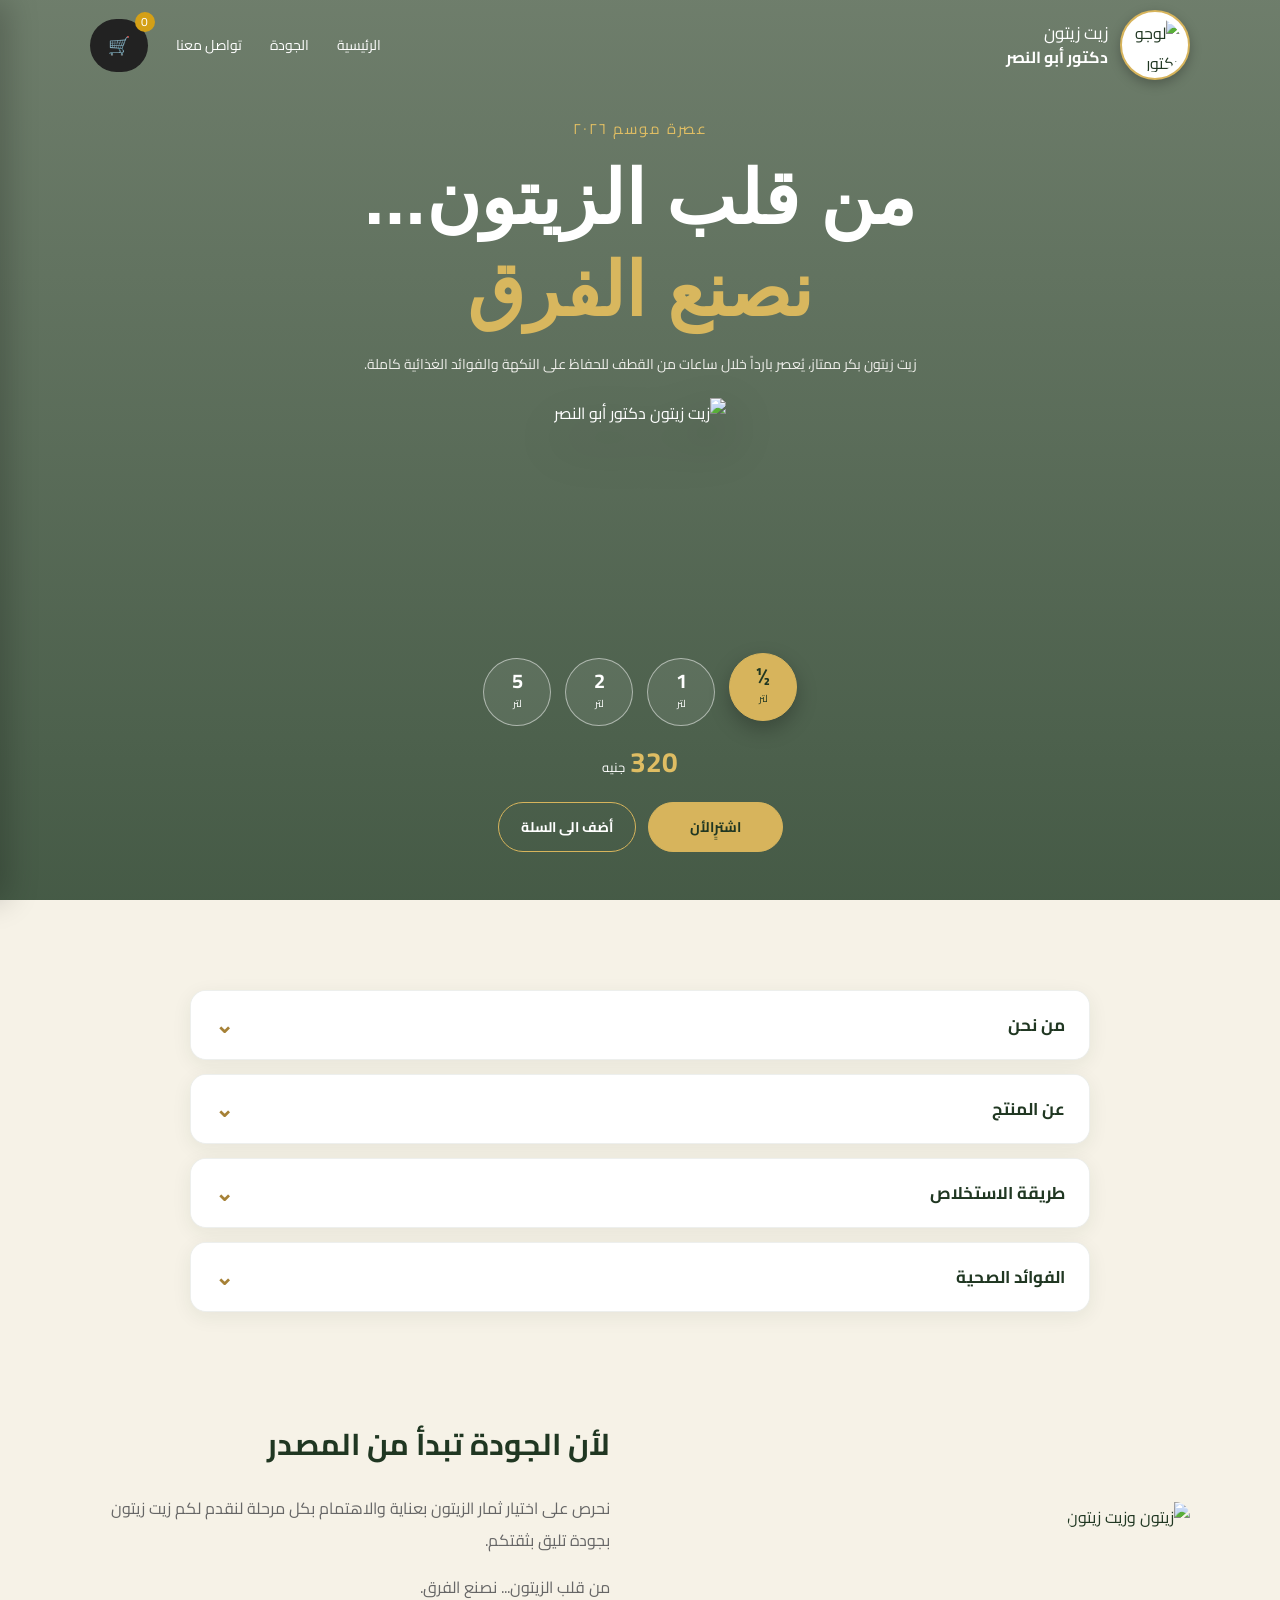
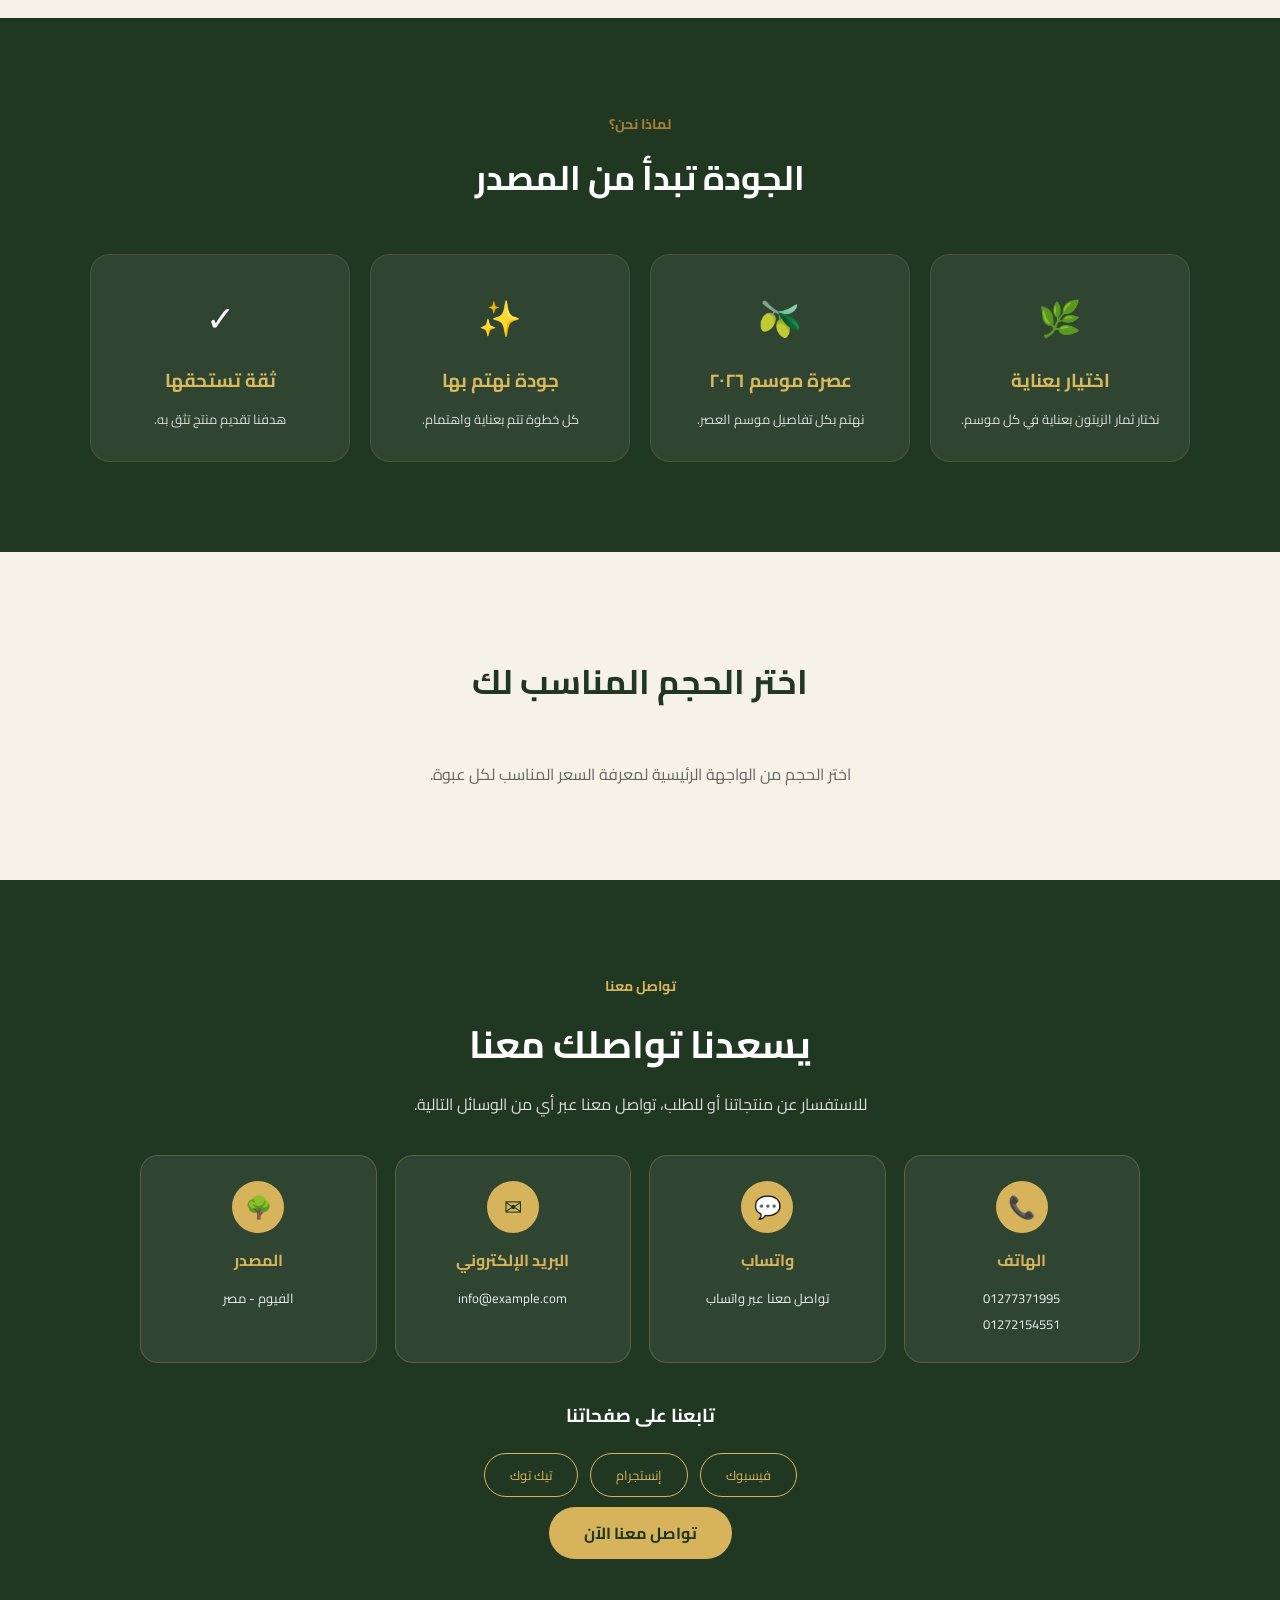
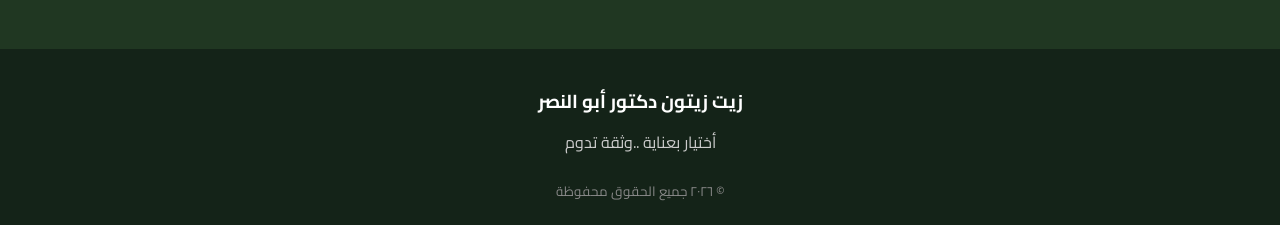
==== index.html @ e866f83c "Add files via upload" ====
<!DOCTYPE html>
<html lang="ar" dir="rtl">

<head>

    <meta charset="UTF-8">

    <meta name="viewport" content="width=device-width, initial-scale=1.0">

    <title>زيت زيتون دكتور أبو النصر</title>

    <link rel="preconnect" href="https://fonts.googleapis.com">

    <link rel="preconnect" href="https://fonts.gstatic.com" crossorigin>

    <link href="https://fonts.googleapis.com/css2?family=Cairo:wght@400;500;600;700;800&display=swap" rel="stylesheet">

    <link rel="stylesheet" href="style.css">

</head>


<body>


    <!-- ================= NAVBAR ================= -->

    <header class="navbar">

        <div class="brand">

            <img src="images/dr . sourdough.png" alt="لوجو دكتور أبو النصر">

            <div class="brand-text">

                <span>زيت زيتون</span>

                <strong>دكتور أبو النصر</strong>

            </div>

        </div>


        <nav id="navLinks">

            <a href="#home">الرئيسية</a>

           

        

            <a href="#quality">الجودة</a>

            <a href="#contact">تواصل معنا</a>

            <!-- زر السلة -->
            <button class="cart-icon-btn" id="cartBtn">
                🛒
                <span class="cart-count" id="cartCount">0</span>
            </button>

        </nav>



        <button id="menuBtn" class="menu-btn">
            ☰
        </button>

    </header>



    <!-- ================= HERO ================= -->

    <section class="hero" id="home">

        <div class="hero-overlay"></div>


        <div class="hero-content">


            <!-- الموسم -->

            <p class="season">
                عصرة موسم ٢٠٢٦
            </p>


            <!-- العنوان -->

            <h1>
                من قلب الزيتون...
                <br>
                <span>نصنع الفرق</span>
            </h1>


            <p class="hero-description">
           زيت زيتون بكر ممتاز، يُعصر بارداً خلال ساعات من القطف للحفاظ على النكهة والفوائد الغذائية كاملة.
            </p>


            <!-- ================= BOTTLE ================= -->

            <div class="bottle-container">

                <img
                    id="mainBottle"
                    src="images/نصف لتر.png"
                    alt="زيت زيتون دكتور أبو النصر"
                >

            </div>


            <!-- ================= SIZES ================= -->

            <div class="sizes-container">


                <button
                    class="size-btn active"
                    data-size="500"
                    data-price="320"
                    data-image="images/نصف لتر.png"
                >
                    <span>½</span>
                    <small>لتر</small>
                </button>


                <button
                    class="size-btn"
                    data-size="1"
                    data-price="580"
                    data-image="images/1لتر.png"
                >
                    <span>1</span>
                    <small>لتر</small>
                </button>


                <button
                    class="size-btn"
                    data-size="2"
                    data-price="1080"
                    data-image="images/2لتر.png"
                >
                    <span>2</span>
                    <small>لتر</small>
                </button>


                <button
                    class="size-btn"
                    data-size="5"
                    data-price="2600"
                    data-image="images/5لتر.png"
                >
                    <span>5</span>
                    <small>لتر</small>
                </button>

            </div>


            <!-- ================= PRICE ================= -->

            <div class="price-box">

                <div>

                    <strong id="price">
                        320
                    </strong>

                    <span>
                        جنيه
                    </span>

                </div>

            </div>


            <!-- ================= BUTTON ================= -->

        <div class="action-buttons">

            <button class="buy-btn"
            id="buyNowBtn">اشترٍالأن</button>

            <button class="cart-btn" id="addToCartBtm">أضف الى السلة</button>

        </div>

    </section>



    <!-- ================= product information ================= -->

    <section class="product-info" id="product-info">

      <div class="accordion">  

        <!--من نحن-->

        <div class="accordion-item">

            <button class="accordion-header">

                <span>من نحن</span>

                <span class="arrow">⌄</span>

            </button>

            <div class="accordion-content">

                <p>
 زيت زيتون دكتور ابو النصر علامة مصرية عائلية بدأت من مزرعة صغيرة في الفيوم، ونحرص على أن يصل الزيت من شجرتنا لمائدتكم بأقل تدخل ممكن، حفاظاً على نكهته وفوائده الطبيعية.
                </p>

            </div>

        </div>
        
        <!--عن المنتج-->

        <div class="accordion-item">

            <button class="accordion-header">

                <span>
                    عن المنتج
                </span>

                <span class="arrow">⌄</span>

            </button>

            <div class="accordion-content">

                <p>
 زيتنا يُنتَج من أشجار زيتون مصرية عمرها عقود، يُقطف يدوياً ويُعصر على البارد دون أي إضافات أو معالجة كيميائية<br>                   
حموضة منخفضة، ولون ذهبي مائل للأخضر، ونكهة تجمع بين الحدة الخفيفة والعطر الطازج.
                </p>

            </div>

        </div>


        <!-- طريقة الاستخلاص -->

        <div class="accordion-item">

            <button class="accordion-header">

                <span>طريقة الاستخلاص</span>

                <span class="arrow">⌄</span>

            </button>

            <div class="accordion-content">

                <p>
                    يتم قطف الزيتون يدوياً في ذروة النضج، ثم يُنقل مباشرة للمعصرة ويُعصر بارداً خلال ساعات قليلة من القطف،<br>
                    دون استخدام حرارة أو مذيبات، للحفاظ على الطعم الطبيعي والقيمة الغذائية.
                </p>

            </div>

        </div>


        <!-- الفوائد الصحية -->

        <div class="accordion-item">

            <button class="accordion-header">

                <span>الفوائد الصحية</span>

                <span class="arrow">⌄</span>

            </button>

            <div class="accordion-content">

                <p>
   <br> في المطبخ والأكل الصحي:

 أضفه للسلطات، الأجبان، الفول، والمقبلات لإعطاء طعم غني وفائدة صحية مباشرة.<br>
◦ 
◦ ​للطبخ والقلي :<br>
(زيت زيتون القلي العبوه الحمراء)
 عملنالكم لاول مره زيت زيتون ابو النصر للقلي والطبخ لاستخدامه  في التتبيل والطهي <br>
 بدون التأثر بدرجات الحراره مع الاحتفاظ بكامل قيمته الغذائيه  للتمتع ببديل صحي للزيوت المهدرجة.<br>

•  ​للبشرة والشعر:<br>
 (زيت زيتون ابو النصر المدعم بفيتامين د)<br>
◦ ​ ترطيب ودعم الشعر: يُستخدم كحمام زيت طبيعي مرتين أسبوعياً لتغذية البصيلات وتقليل الجفاف والإجهاد.<br>
◦ 
◦ ​نضارة البشرة: قطرات قليلة قبل النوم  لترطيب البشرة وحمايتها من الجفاف.<br>

•  ​للمفاصل وصحة الجسم:(زيت زيتون ابو النصر المدعم بفيتامين د)<br>
• 
◦ ​تدليك المساج: ممتاز للمساج والتدليك الدافئ لتخفيف آلام المفاصل وشد العضلات.
                </p>

            </div>

        </div>

    </div>

</section>



        <div class="about-content">


            <div class="about-image">

                <img
                    src="images/file_00000000583881f4952f6c095833d702.png"
                    alt="زيتون وزيت زيتون"
                >

            </div>


            <div class="about-text">

                <h3>
                    لأن الجودة تبدأ من المصدر
                </h3>

                <p>
                    نحرص على اختيار ثمار الزيتون
                    بعناية والاهتمام بكل مرحلة
                    لنقدم لكم زيت زيتون بجودة
                    تليق بثقتكم.
                </p>

                <p>
                    من قلب الزيتون... نصنع الفرق.
                </p>

            </div>

        </div>

    </section>



    <!-- ================= QUALITY ================= -->

    <section class="quality" id="quality">

        <div class="section-title">

            <span>
                لماذا نحن؟
            </span>

            <h2>
                الجودة تبدأ من المصدر
            </h2>

        </div>


        <div class="quality-cards">


            <div class="quality-card">

                <div>🌿</div>

                <h3>
                    اختيار بعناية
                </h3>

                <p>
                    نختار ثمار الزيتون بعناية
                    في كل موسم.
                </p>

            </div>


            <div class="quality-card">

                <div>🫒</div>

                <h3>
                    عصرة موسم ٢٠٢٦
                </h3>

                <p>
                    نهتم بكل تفاصيل موسم العصر.
                </p>

            </div>


            <div class="quality-card">

                <div>✨</div>

                <h3>
                    جودة نهتم بها
                </h3>

                <p>
                    كل خطوة تتم بعناية واهتمام.
                </p>

            </div>


            <div class="quality-card">

                <div>✓</div>

                <h3>
                    ثقة تستحقها
                </h3>

                <p>
                    هدفنا تقديم منتج تثق به.
                </p>

            </div>

        </div>

    </section>



    <!-- ================= PRODUCTS ================= -->

    <section class="products" id="products">

        <div class="section-title">

            <h2>
                اختر الحجم المناسب لك
            </h2>

        </div>


        <div class="products-text">

            <p>
                اختر الحجم من الواجهة الرئيسية
                لمعرفة السعر المناسب لكل عبوة.
            </p>

        </div>

    </section>



<!-- ================= CONTACT ================= -->

<section class="contact" id="contact">

    <div class="contact-content">

        <span>
            تواصل معنا
        </span>

        <h2>
            يسعدنا تواصلك معنا
        </h2>

        <p>
            للاستفسار عن منتجاتنا أو للطلب،
            تواصل معنا عبر أي من الوسائل التالية.
        </p>


        <div class="contact-info">


            <!-- الهاتف -->

            <div class="contact-card">

                <div class="contact-icon">
                    📞
                </div>

                <h3>
                    الهاتف
                </h3>

                <a href="tel:01277371995">
                    01277371995
                </a>

                <a href="tel:01272154551">
                    01272154551
                </a>
                

            </div>


            <!-- واتساب -->

            <div class="contact-card">

                <div class="contact-icon">
                    💬
                </div>

                <h3>
                    واتساب
                </h3>

                <a
                    href="https://wa.me/201277371995"
                    target="_blank"
                >
                    تواصل معنا عبر واتساب
                </a>

            </div>


            <!-- البريد -->

            <div class="contact-card">

                <div class="contact-icon">
                    ✉
                </div>

                <h3>
                    البريد الإلكتروني
                </h3>

                <a href="mailto:info@example.com">
                    info@example.com
                </a>

            </div>


            <!-- الموقع -->

            <div class="contact-card">

                <div class="contact-icon">
                🌳
                </div>

                <h3>
                    المصدر
        
                </h3>

                <p>
                    الفيوم - مصر
                </p>

            </div>

        </div>


        <!-- صفحات التواصل -->

        <h3>
            تابعنا على صفحاتنا
        </h3>


        <div class="social-links">

            <a href="https://www.facebook.com/share/1ckPpM1Tov/" target="_blank">
                فيسبوك
            </a>

            <a href="https://www.instagram.com/drabuelnasrproducts?igsi=MWl1YzI4bHl4a21pbA==" target="_blank">
                إنستجرام
            </a>

            <a href="https://www.tiktok.com/@dr.ahmedabouelnasr?_r=1&_t=ZS-990oCE4h9S1" target="_blank">
                تيك توك
            </a>

        </div>


        <a
            href="tel:01277371995"
            class="contact-main-btn"
        >
            تواصل معنا الآن
        </a>

    </div>

</section>



    <footer>

        <h3>
            زيت زيتون دكتور أبو النصر
        </h3>

        <p>
            أختيار بعناية ..وثقة تدوم
        </p>

        <small>
            © ٢٠٢٦ جميع الحقوق محفوظة
        </small>

    </footer>



<!-- ================= ORDER MODAL ================= -->

<div class="order-modal" id="orderModal">

    <div class="order-box">

        <!-- عنوان النافذة -->

        <div class="order-header">

            <h2>إتمام الطلب</h2>

        </div>


        <!-- ملخص الطلب -->

        <div class="order-summary">

            <div id="orderItems">
                <!-- المنتجات هتظهر هنا تلقائيًا -->
            </div>

            <div class="order-total">

                <strong>الإجمالي</strong>

                <strong id="orderTotal">0 ج.م</strong>

            </div>

        </div>


        <!-- بيانات العميل -->

        <div class="order-form">

            <label for="fullName">الاسم بالكامل</label>

            <input
                type="text"
                id="fullName"
                placeholder="مثال: أحمد محمد"
            >


            <div class="form-row">

                <div class="form-group">

                    <label for="phone">رقم الهاتف</label>

                    <input
                        type="tel"
                        id="phone"
                        placeholder="01xxxxxxxxx"
                    >

                </div>


                <div class="form-group">

                    <label for="governorate">المحافظة</label>

                    <select id="governorate">

                        <option value="">اختر المحافظة</option>

                        <option>القاهرة</option>
                        <option>الجيزة</option>
                        <option>الإسكندرية</option>
                        <option>القليوبية</option>
                        <option>الدقهلية</option>
                        <option>الشرقية</option>
                        <option>الغربية</option>
                        <option>المنوفية</option>
                        <option>البحيرة</option>
                        <option>كفر الشيخ</option>
                        <option>دمياط</option>
                        <option>بورسعيد</option>
                        <option>الإسماعيلية</option>
                        <option>السويس</option>
                        <option>شمال سيناء</option>
                        <option>جنوب سيناء</option>
                        <option>البحر الأحمر</option>
                        <option>مطروح</option>
                        <option>الوادي الجديد</option>
                        <option>الفيوم</option>
                        <option>بني سويف</option>
                        <option>المنيا</option>
                        <option>أسيوط</option>
                        <option>سوهاج</option>
                        <option>قنا</option>
                        <option>الأقصر</option>
                        <option>أسوان</option>

                    </select>    

                </div>

            </div>


            <!-- العنوان -->

            <label for="address">العنوان بالتفصيل</label>

            <textarea
                id="address"
                placeholder="الشارع، رقم العمارة، الحي، علامة مميزة"
            ></textarea>


            <!-- الملاحظات -->

            <label for="notes">ملاحظات (اختياري)</label>

            <textarea
                id="notes"
                placeholder="مثال: التسليم مساءً"
            ></textarea>


            <!-- طريقة الدفع -->

            <div class="payment-section">

                <h3>طريقة الدفع</h3>

                <label class="payment-option">

                    <input
                        type="radio"
                        name="payment"
                        value="cash"
                        checked
                    >

                    <span>💵 الدفع عند الاستلام (كاش)</span>

                </label>


                <label class="payment-option">

                    <input
                        type="radio"
                        name="payment"
                        value="card"
                    >

                    <span>💳 بطاقة ائتمان / فيزا</span>

                </label>


                <label class="payment-option">

                    <input
                        type="radio"
                        name="payment"
                        value="wallet"
                    >

                    <span>📱 محفظة إلكترونية</span>

                </label>

            </div>


            <!-- الأزرار -->

            <div class="order-buttons">

                <button
                    type="button"
                    class="back-btn"
                    id="backBtn"
                >
                    رجوع
                </button>


                <button
                    type="button"
                    class="confirm-btn"
                    id="confirmOrderBtn"
                >
                    تأكيد الطلب
                </button>

            </div>

        </div>

    </div>

</div>



<!-- ================= CART SIDEBAR ================= -->

<div class="cart-overlay" id="cartOverlay"></div>

<div class="cart-sidebar" id="cartSidebar">

    <!-- رأس السلة -->

    <div class="cart-header">

        <h2>سلة المشتريات</h2>

        <button
            class="close-cart"
            id="closeCartBtn"
        >
            ×
        </button>

    </div>


    <!-- المنتجات -->

    <div
        class="cart-products"
        id="cartProducts"
    >
        <!-- المنتجات هتظهر هنا تلقائيًا -->
    </div>


    <!-- أسفل السلة -->

    <div class="cart-footer">

        <div class="cart-total-box">

            <strong>
                الإجمالي
            </strong>

            <strong id="cartTotal">
                0 ج.م
            </strong>

        </div>


        <button
            class="checkout-btn"
            id="checkoutBtn"
        >
            إتمام الطلب
        </button>

    </div>

</div>


<script src="script.js"></script>


</body>

</html>
---- style.css ----
/* =========================================================
   GENERAL
========================================================= */

* {
    margin: 0;
    padding: 0;
    box-sizing: border-box;
}

html {
    scroll-behavior: smooth;
}

body {
    font-family: "Cairo", sans-serif;
    background: #f6f2e7;
    color: #203722;
}

a {
    text-decoration: none;
}

button {
    font-family: inherit;
    cursor: pointer;
}


/* =========================================================
   NAVBAR
========================================================= */

.navbar {
    position: absolute;

    top: 0;
    right: 0;
    left: 0;

    height: 90px;

    padding: 0 7%;

    display: flex;
    align-items: center;
    justify-content: space-between;

    z-index: 100;
}


/* اللوجو */

.brand {
    display: flex;
    align-items: center;
    gap: 12px;
}


.brand img {
    width: 70px;
    height: 70px;

    object-fit: contain;

    background: white;

    border-radius: 50%;

    padding: 6px;

    border: 2px solid #d7b45c;

    box-shadow:
        0 4px 12px rgba(0, 0, 0, 0.25);
}


.brand-text {
    display: flex;
    flex-direction: column;

    color: white;

    line-height: 1.4;
}


.brand-text span {
    font-size: 17px;
}


.brand-text strong {
    font-size: 16px;
}


/* روابط النافبار */

.navbar nav {
    display: flex;

    align-items: center;

    gap: 28px;
}


.navbar nav a {
    color: white;

    font-size: 14px;

    transition: 0.3s;
}


.navbar nav a:hover {
    color: #d7b45c;
}


/* زر الموبايل */

.menu-btn {
    display: none;

    border: none;

    background: transparent;

    color: white;

    font-size: 28px;
}


/* =========================================================
   HERO
========================================================= */

.hero {
    min-height: 100vh;

    position: relative;

    display: flex;

    align-items: center;

    justify-content: center;

    text-align: center;

    background-image: url("images/hero-bg.jpg");

    background-size: cover;

    background-position: center;

    color: white;

    overflow: hidden;
}


.hero-overlay {
    position: absolute;

    inset: 0;

    background:
        linear-gradient(
            rgba(20, 48, 25, 0.60),
            rgba(20, 48, 25, 0.78)
        );
}


.hero-content {
    position: relative;

    z-index: 2;

    width: 100%;

    max-width: 950px;

    padding: 110px 20px 45px;
}

.hero-content h1 {
    font-family: "Almarai", sans-serif;
}

.season {
    color: #dfbd63;

    font-size: 15px;

    letter-spacing: 2px;

    margin-bottom: 10px;
}


.hero h1 {
    font-size: clamp(42px, 6vw, 74px);

    line-height: 1.25;

    font-weight: 800;

    margin-bottom: 12px;
}


.hero h1 span {
    color: #d8b75e;
}


.hero-description {
    max-width: 700px;

    margin: 0 auto;

    color: #eeeeea;

    font-size: 14px;

    line-height: 2;

    margin-bottom: 5px;
}


/* =========================================================
   BOTTLE
========================================================= */

.bottle-container {
    height: 270px;

    display: flex;

    align-items: flex-end;

    justify-content: center;

    margin-top: 5px;
}


#mainBottle {
    height: 255px;

    max-width: 240px;

    object-fit: contain;

    filter:
        drop-shadow(
            0 22px 25px rgba(0, 0, 0, 0.45)
        );

    transition:
        opacity 0.25s ease,
        transform 0.3s ease;
}


#mainBottle.change {
    opacity: 0;

    transform: scale(0.9);
}


/* =========================================================
   SIZES
========================================================= */

.sizes-container {
    display: flex;

    justify-content: center;

    align-items: center;

    gap: 14px;

    margin-top: 5px;
}


.size-btn {
    width: 68px;
    height: 68px;

    border-radius: 50%;

    border: 1px solid rgba(255, 255, 255, 0.5);

    background: rgba(255, 255, 255, 0.08);

    color: white;

    display: flex;

    flex-direction: column;

    align-items: center;

    justify-content: center;

    transition: 0.3s;
}


.size-btn span {
    font-size: 20px;

    font-weight: 700;

    line-height: 1;
}


.size-btn small {
    font-size: 10px;

    margin-top: 3px;
}


.size-btn:hover {
    transform: translateY(-4px);

    border-color: #d7b45c;
}


.size-btn.active {
    background: #d7b45c;

    border-color: #d7b45c;

    color: #203722;

    transform: translateY(-5px);

    box-shadow:
        0 8px 20px rgba(0, 0, 0, 0.25);
}


/* =========================================================
   PRICE
========================================================= */

.price-box {
    margin-top: 10px;
}


.price-box p {
    font-size: 11px;

    color: #d2d0c5;
}


.price-box div {
    display: flex;

    justify-content: center;

    align-items: baseline;

    gap: 5px;
}


.price-box strong {
    font-size: 28px;

    color: #dfbd63;
}


.price-box span {
    font-size: 13px;

    color: white;
}


/* =========================================================
   ACTION BUTTONS
========================================================= */

.action-buttons {
    display: flex;

    justify-content: center;

    align-items: center;

    gap: 12px;

    margin-top: 14px;
}


.action-buttons button {
    min-width: 135px;

    padding: 11px 22px;

    border-radius: 28px;

    font-size: 14px;

    font-weight: 700;

    transition: 0.3s;
}


/* اشتر الآن */

.buy-btn {
    border: 1px solid #d7b45c;

    background: #d7b45c;

    color: #203722;
}


.buy-btn:hover {
    background: #ebd282;

    transform: translateY(-3px);
}


/* أضف للسلة */

.cart-btn {
    border: 1px solid #d7b45c;

    background: transparent;

    color: white;
}


.cart-btn:hover {
    background: #d7b45c;

    color: #203722;

    transform: translateY(-3px);
}


/* =========================================================
   GENERAL SECTIONS
========================================================= */

section:not(.hero) {
    padding: 90px 7%;
}


.section-title {
    text-align: center;

    margin-bottom: 45px;
}


.section-title span {
    color: #a68136;

    font-size: 14px;

    font-weight: 700;
}


.section-title h2 {
    font-size: 34px;

    margin-top: 8px;
}


.section-title p {
    color: #777;

    margin-top: 8px;
}


/* =========================================================
   PRODUCT INFORMATION / ACCORDION
========================================================= */

.product-info {
    background: #f6f2e7;
}


.accordion {
    max-width: 900px;

    margin: auto;
}


.accordion-item {
    background: white;

    border-radius: 16px;

    margin-bottom: 14px;

    overflow: hidden;

    border: 1px solid rgba(32, 55, 34, 0.08);

    box-shadow:
        0 5px 20px rgba(32, 55, 34, 0.07);
}


.accordion-header {
    width: 100%;

    min-height: 68px;

    padding: 0 24px;

    border: none;

    background: white;

    color: #203722;

    display: flex;

    align-items: center;

    justify-content: space-between;

    text-align: right;

    font-size: 17px;

    font-weight: 700;

    transition: 0.3s;
}


.accordion-header:hover {
    background: #faf8f1;
}


.arrow {
    color: #a68136;

    font-size: 22px;

    transition: transform 0.3s ease;
}


.accordion-content {
    max-height: 0;

    overflow: hidden;

    padding: 0 24px;

    background: white;

    transition:
        max-height 0.4s ease,
        padding 0.4s ease;
}


.accordion-content p {
    color: #666;

    font-size: 14px;

    line-height: 2;

    margin: 0;
}


.accordion-item.active .accordion-content {
    max-height: 700px;

    padding: 5px 24px 25px;
}


.accordion-item.active .arrow {
    transform: rotate(180deg);

    color: #203722;
}


.accordion-item.active .accordion-header {
    color: #a68136;
}


/* =========================================================
   ABOUT
========================================================= */

.about {
    background: white;
}


.about-content {
    max-width: 1100px;

    margin: auto;

    display: grid;

    grid-template-columns: 1fr 1fr;

    gap: 60px;

    align-items: center;
}


.about-image img {
    width: 100%;

    height: 400px;

    object-fit: cover;

    border-radius: 25px;
}


.about-text h3 {
    font-size: 30px;

    margin-bottom: 20px;
}


.about-text p {
    color: #666;

    line-height: 2;

    margin-bottom: 15px;
}


/* =========================================================
   QUALITY
========================================================= */

.quality {
    background: #203722;

    color: white;
}


.quality .section-title h2 {
    color: white;
}


.quality-cards {
    max-width: 1100px;

    margin: auto;

    display: grid;

    grid-template-columns:
        repeat(4, 1fr);

    gap: 20px;
}


.quality-card {
    text-align: center;

    padding: 30px 20px;

    border-radius: 20px;

    background: rgba(255, 255, 255, 0.07);

    border: 1px solid rgba(215, 180, 92, 0.15);
}


.quality-card > div {
    font-size: 35px;

    margin-bottom: 12px;
}


.quality-card h3 {
    color: #d9b85e;

    margin-bottom: 10px;
}


.quality-card p {
    color: #ddd;

    font-size: 13px;

    line-height: 1.8;
}


/* =========================================================
   PRODUCTS
========================================================= */

.products {
    background: #f6f2e7;

    text-align: center;
}


.products-text {
    max-width: 600px;

    margin: auto;

    color: #666;

    line-height: 2;
}


/* =========================================================
   CONTACT
========================================================= */

.contact {
    background: #203722;

    color: white;

    text-align: center;
}


.contact-content {
    max-width: 1000px;

    margin: auto;
}


.contact-content > span {
    color: #d7b45c;

    font-size: 14px;

    font-weight: 700;
}


.contact-content h2 {
    font-size: 38px;

    margin: 8px 0;
}


.contact-content > p {
    color: #ddd;

    line-height: 2;

    margin-bottom: 35px;
}


.contact-info {
    display: grid;

    grid-template-columns:
        repeat(4, 1fr);

    gap: 18px;

    margin-bottom: 35px;
}


.contact-card {
    background: rgba(255, 255, 255, 0.07);

    border: 1px solid rgba(215, 180, 92, 0.25);

    border-radius: 18px;

    padding: 25px 15px;

    transition: 0.3s;
}


.contact-card:hover {
    transform: translateY(-5px);

    border-color: #d7b45c;
}


.contact-icon {
    width: 52px;

    height: 52px;

    margin: 0 auto 12px;

    border-radius: 50%;

    background: #d7b45c;

    color: #203722;

    display: flex;

    align-items: center;

    justify-content: center;

    font-size: 22px;
}


.contact-card h3 {
    color: #d7b45c;

    font-size: 16px;

    margin-bottom: 10px;
}


.contact-card a,
.contact-card p {
    display: block;

    color: #eee;

    font-size: 13px;

    line-height: 2;

    transition: 0.3s;
}


.contact-card a:hover {
    color: #d7b45c;
}


.social-links {
    display: flex;

    justify-content: center;

    flex-wrap: wrap;

    gap: 12px;

    margin-top: 20px;
}


.social-links a {
    padding: 9px 25px;

    border: 1px solid #d7b45c;

    border-radius: 25px;

    color: #d7b45c;

    font-size: 13px;

    transition: 0.3s;
}


.social-links a:hover {
    background: #d7b45c;

    color: #203722;
}


.contact-main-btn {
    display: inline-block;

    margin-top: 10px;

    padding: 11px 35px;

    border-radius: 28px;

    background: #d7b45c;

    color: #203722;

    font-weight: 700;

    transition: 0.3s;
}


.contact-main-btn:hover {
    background: #ebd282;

    transform: translateY(-3px);
}


/* =========================================================
   FOOTER
========================================================= */

footer {
    text-align: center;

    background: #142318;

    color: white;

    padding: 35px 20px 20px;
}


footer h3 {
    margin-bottom: 8px;
}


footer p {
    color: #ccc;

    margin-bottom: 18px;
}


footer small {
    color: #888;
}


/* =========================================================
   MOBILE
========================================================= */

@media (max-width: 850px) {

    .navbar {
        padding: 0 5%;
    }


    .navbar nav {
        display: none;

        position: absolute;

        top: 80px;

        right: 5%;

        left: 5%;

        padding: 22px;

        flex-direction: column;

        align-items: center;

        gap: 18px;

        background: #203722;

        border-radius: 15px;

        box-shadow:
            0 10px 25px rgba(0, 0, 0, 0.25);
    }


    .navbar nav.show {
        display: flex;
    }


    .menu-btn {
        display: block;
    }


    .about-content {
        grid-template-columns: 1fr;

        gap: 35px;
    }


    .quality-cards {
        grid-template-columns: 1fr 1fr;
    }


    .contact-info {
        grid-template-columns: 1fr 1fr;
    }

}


@media (max-width: 500px) {

    .brand img {
        width: 52px;

        height: 52px;
    }


    .brand-text strong {
        font-size: 14px;
    }


    .hero-content {
        padding-top: 120px;
    }


    .hero h1 {
        font-size: 39px;
    }


    .hero-description {
        font-size: 12px;

        line-height: 1.8;
    }


    .bottle-container {
        height: 220px;
    }


    #mainBottle {
        height: 205px;
    }


    .sizes-container {
        gap: 8px;
    }


    .size-btn {
        width: 58px;

        height: 58px;
    }


    .action-buttons {
        gap: 8px;
    }


    .action-buttons button {
        min-width: 125px;

        padding: 10px 15px;

        font-size: 13px;
    }


    .section-title h2 {
        font-size: 28px;
    }


    .quality-cards {
        grid-template-columns: 1fr;
    }


    .contact-info {
        grid-template-columns: 1fr;
    }


    .contact-content h2 {
        font-size: 30px;
    }


    .accordion-header {
        min-height: 62px;

        padding: 0 18px;

        font-size: 15px;
    }


    .accordion-content {
        padding-left: 18px;

        padding-right: 18px;
    }

}


/* ================= ORDER MODAL ================= */

.order-modal {
    position: fixed;
    inset: 0;
    background: rgba(0, 0, 0, 0.45);
    display: none;
    align-items: center;
    justify-content: center;
    z-index: 9999;
    padding: 20px;
}

.order-modal.active {
    display: flex;
}

.order-box {
    background: #9db589;
    width: 100%;
    max-width: 650px;
    max-height: 90vh;
    overflow-y: auto;
    border-radius: 20px;
    padding: 25px;
    direction: rtl;
    box-shadow: 0 10px 40px rgba(0, 0, 0, 0.25);
}

.order-header {
    text-align: center;
    margin-bottom: 20px;
}

.order-header h2 {
    margin: 0;
    font-size: 28px;
    color: #333;
}

.order-summary {
    background: #eee8da;
    border-radius: 15px;
    padding: 18px;
    margin-bottom: 22px;
}

.order-item,
.order-total {
    display: flex;
    justify-content: space-between;
    align-items: center;
    padding: 8px 0;
}

.order-total {
    border-top: 1px solid #d6cfbf;
    margin-top: 8px;
    padding-top: 12px;
    font-size: 18px;
}

.order-form label {
    display: block;
    margin: 12px 5px 7px;
    font-weight: bold;
    color: #444;
}

.order-form input,
.order-form select,
.order-form textarea {
    width: 100%;
    box-sizing: border-box;
    border: 1px solid #ddd;
    background: white;
    border-radius: 12px;
    padding: 13px 15px;
    font-family: inherit;
    font-size: 15px;
    outline: none;
}

.order-form input:focus,
.order-form select:focus,
.order-form textarea:focus {
    border-color: #c89b3c;
}

.order-form textarea {
    min-height: 80px;
    resize: vertical;
}

.form-row {
    display: grid;
    grid-template-columns: 1fr 1fr;
    gap: 15px;
}

.payment-section {
    margin-top: 20px;
}

.payment-section h3 {
    font-size: 17px;
    margin-bottom: 10px;
}

.payment-option {
    display: flex !important;
    align-items: center;
    gap: 10px;
    background: white;
    border-radius: 12px;
    padding: 12px 15px !important;
    margin: 8px 0 !important;
    cursor: pointer;
    font-weight: normal !important;
}

.payment-option input {
    width: auto;
}

.order-buttons {
    display: flex;
    gap: 15px;
    margin-top: 25px;
}

.back-btn,
.confirm-btn {
    flex: 1;
    padding: 14px;
    border-radius: 12px;
    font-size: 16px;
    font-family: inherit;
    cursor: pointer;
}

.back-btn {
    background: white;
    color: #333;
    border: 1px solid #333;
}

.confirm-btn {
    background: #e5b31e;
    color: #222;
    border: none;
    font-weight: bold;
}

.confirm-btn:hover {
    background: #cda60b;
}

@media (max-width: 600px) {

    .order-box {
        padding: 18px;
    }

    .form-row {
        grid-template-columns: 1fr;
        gap: 0;
    }

    .order-buttons {
        flex-direction: column-reverse;
    }
}


/* ================= CART BUTTON ================= */

/* زر السلة الموجود في الـNavbar */

.cart-icon-btn {
    position: relative;
    background: #222;
    color: white;
    border: none;
    border-radius: 30px;
    padding: 10px 18px;
    font-size: 18px;
    cursor: pointer;
    display: flex;
    align-items: center;
    gap: 5px;
}

.cart-icon-btn:hover {
    background: #333;
}

.cart-count {
    position: absolute;
    top: -7px;
    right: -7px;
    background: #d4a017;
    color: white;
    width: 20px;
    height: 20px;
    border-radius: 50%;
    font-size: 12px;
    display: flex;
    align-items: center;
    justify-content: center;
}
/* =========================================================
   CART SIDEBAR
========================================================= */

.cart-overlay {
    position: fixed;
    inset: 0;
    background: rgba(0, 0, 0, 0.45);
    opacity: 0;
    visibility: hidden;
    transition: 0.3s ease;
    z-index: 9998;
}


.cart-overlay.active {
    opacity: 1;
    visibility: visible;
}


/* السلة */

.cart-sidebar {
    position: fixed;

    top: 0;
    left: 0;

    width: 380px;
    max-width: 90%;

    height: 100vh;

    background: #f6f2e7;

    z-index: 9999;

    display: flex;
    flex-direction: column;

    transform: translateX(-100%);

    transition: transform 0.35s ease;

    box-shadow:
        8px 0 30px rgba(0, 0, 0, 0.20);
}


/* فتح السلة */

.cart-sidebar.active {
    transform: translateX(0);
}


/* =========================================================
   CART HEADER
========================================================= */

.cart-header {
    display: flex;

    align-items: center;

    justify-content: space-between;

    padding: 20px;

    background: #203722;

    color: white;
}


.cart-header h2 {
    margin: 0;

    font-size: 22px;
}


.close-cart {
    width: 38px;
    height: 38px;

    border: none;

    border-radius: 50%;

    background: transparent;

    color: white;

    font-size: 30px;

    line-height: 1;

    cursor: pointer;

    transition: 0.3s;
}


.close-cart:hover {
    background: rgba(255, 255, 255, 0.12);

    color: #d7b45c;
}


/* =========================================================
   CART PRODUCTS
========================================================= */

.cart-products {
    flex: 1;

    overflow-y: auto;

    padding: 20px;
}


/* المنتج */

.cart-item {
    position: relative;

    display: flex;

    align-items: center;

    gap: 12px;

    background: white;

    border-radius: 15px;

    padding: 12px;

    margin-bottom: 12px;

    box-shadow:
        0 4px 15px rgba(32, 55, 34, 0.08);
}


/* صورة المنتج */

.cart-item-image {
    width: 75px;
    height: 90px;

    flex-shrink: 0;

    display: flex;

    align-items: center;

    justify-content: center;
}


.cart-item-image img {
    width: 100%;
    height: 100%;

    object-fit: contain;
}


/* بيانات المنتج */

.cart-item-info {
    flex: 1;

    min-width: 0;
}


.cart-item-info h3 {
    margin: 0 0 5px;

    color: #203722;

    font-size: 15px;
}


.cart-item-info p {
    margin: 0 0 10px;

    color: #a68136;

    font-size: 14px;

    font-weight: 700;
}


/* =========================================================
   QUANTITY
========================================================= */

.cart-item-controls {
    display: flex;

    align-items: center;

    gap: 10px;
}


.cart-item-controls span {
    min-width: 20px;

    text-align: center;

    font-weight: 700;

    color: #203722;
}


.quantity-btn {
    width: 28px;
    height: 28px;

    border: 1px solid #d7b45c;

    border-radius: 50%;

    background: white;

    color: #203722;

    font-size: 18px;

    display: flex;

    align-items: center;

    justify-content: center;

    cursor: pointer;

    transition: 0.3s;
}


.quantity-btn:hover {
    background: #d7b45c;

    color: #203722;
}


/* =========================================================
   REMOVE BUTTON
========================================================= */

.remove-cart-item {
    position: absolute;

    top: 8px;
    left: 8px;

    width: 25px;
    height: 25px;

    border: none;

    background: transparent;

    color: #999;

    font-size: 20px;

    cursor: pointer;

    transition: 0.3s;
}


.remove-cart-item:hover {
    color: #b33a3a;
}


/* =========================================================
   CART FOOTER
========================================================= */

.cart-footer {
    padding: 20px;

    background: white;

    border-top: 1px solid #ddd;
}


/* الإجمالي */

.cart-total-box {
    display: flex;

    align-items: center;

    justify-content: space-between;

    margin-bottom: 15px;

    color: #203722;

    font-size: 18px;
}


#cartTotal {
    color: #a68136;
}


/* زر إتمام الطلب */

.checkout-btn {
    width: 100%;

    padding: 13px;

    border: none;

    border-radius: 28px;

    background: #d7b45c;

    color: #203722;

    font-family: inherit;

    font-size: 15px;

    font-weight: 700;

    cursor: pointer;

    transition: 0.3s;
}


.checkout-btn:hover {
    background: #ebd282;

    transform: translateY(-2px);
}


/* =========================================================
   MOBILE CART
========================================================= */

@media (max-width: 500px) {

    .cart-sidebar {
        width: 340px;
        max-width: 92%;
    }


    .cart-header {
        padding: 18px;
    }


    .cart-products {
        padding: 15px;
    }


    .cart-footer {
        padding: 15px;
    }

}
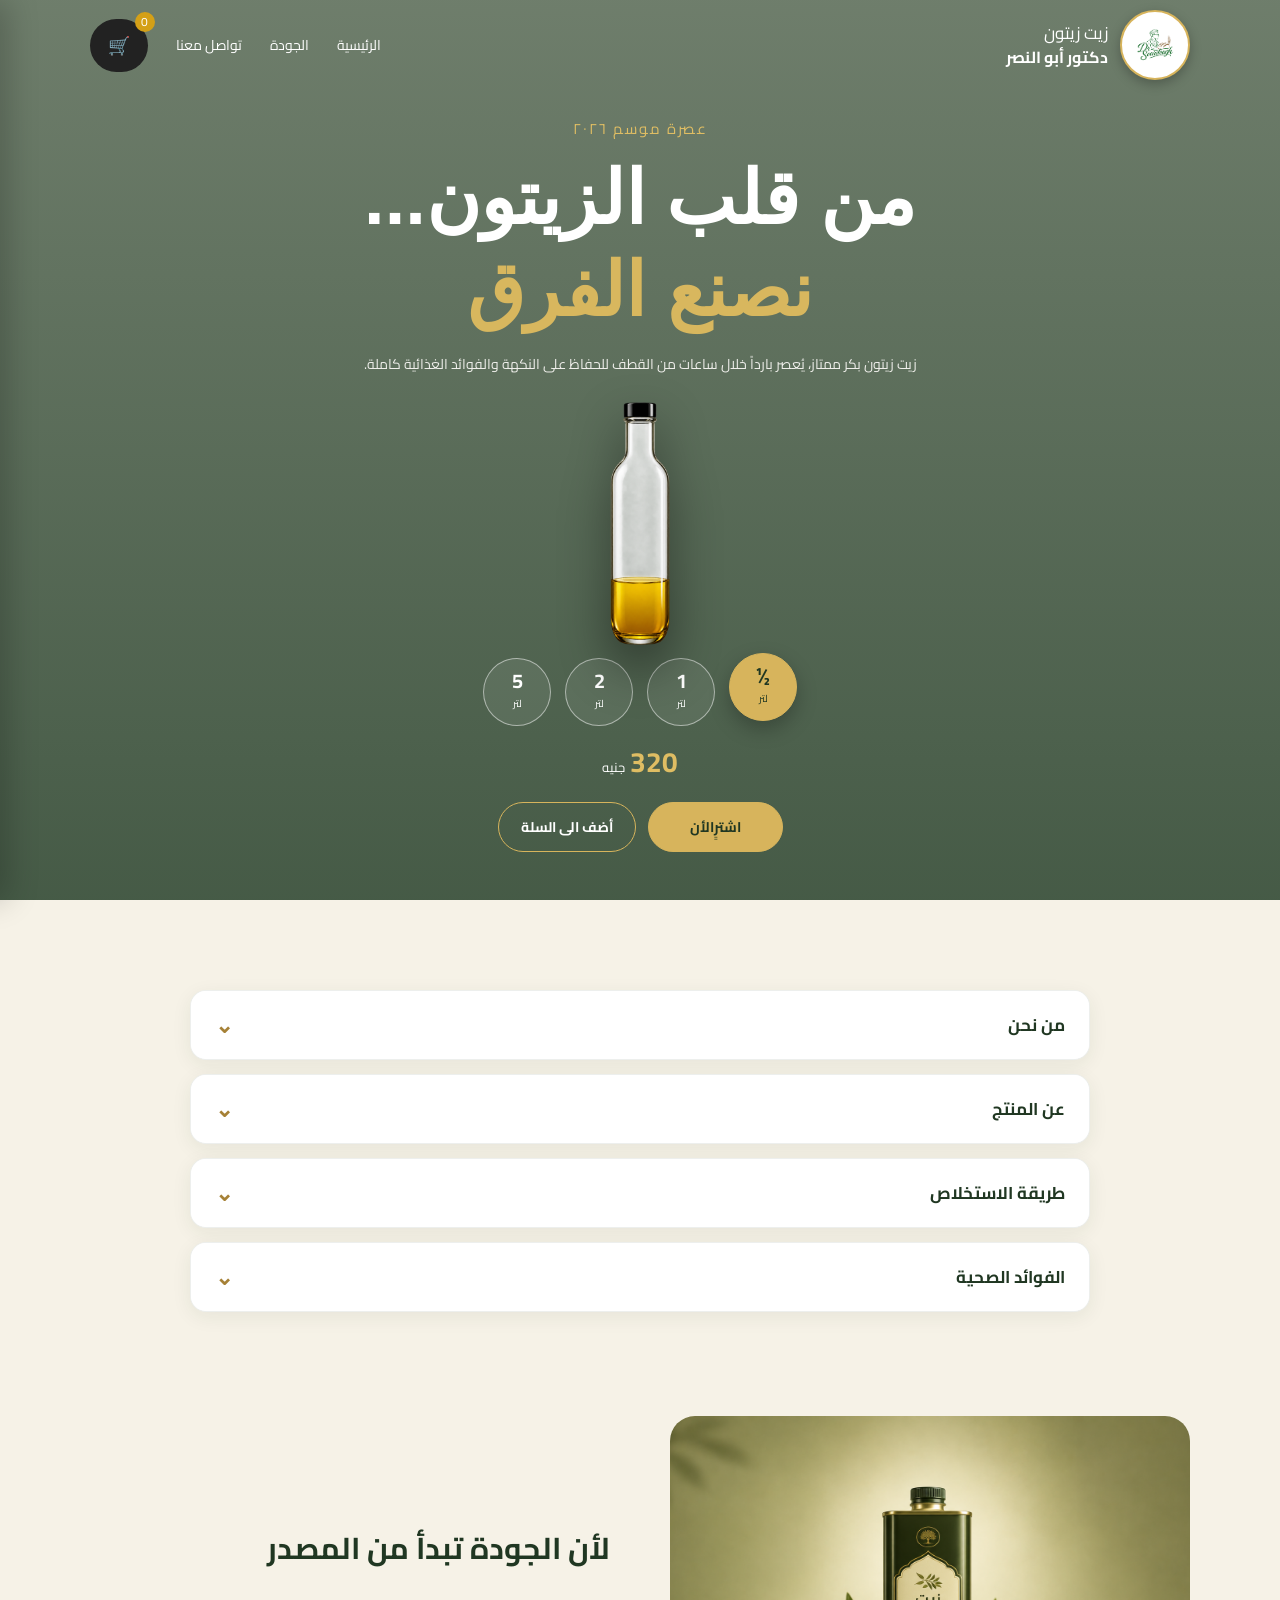
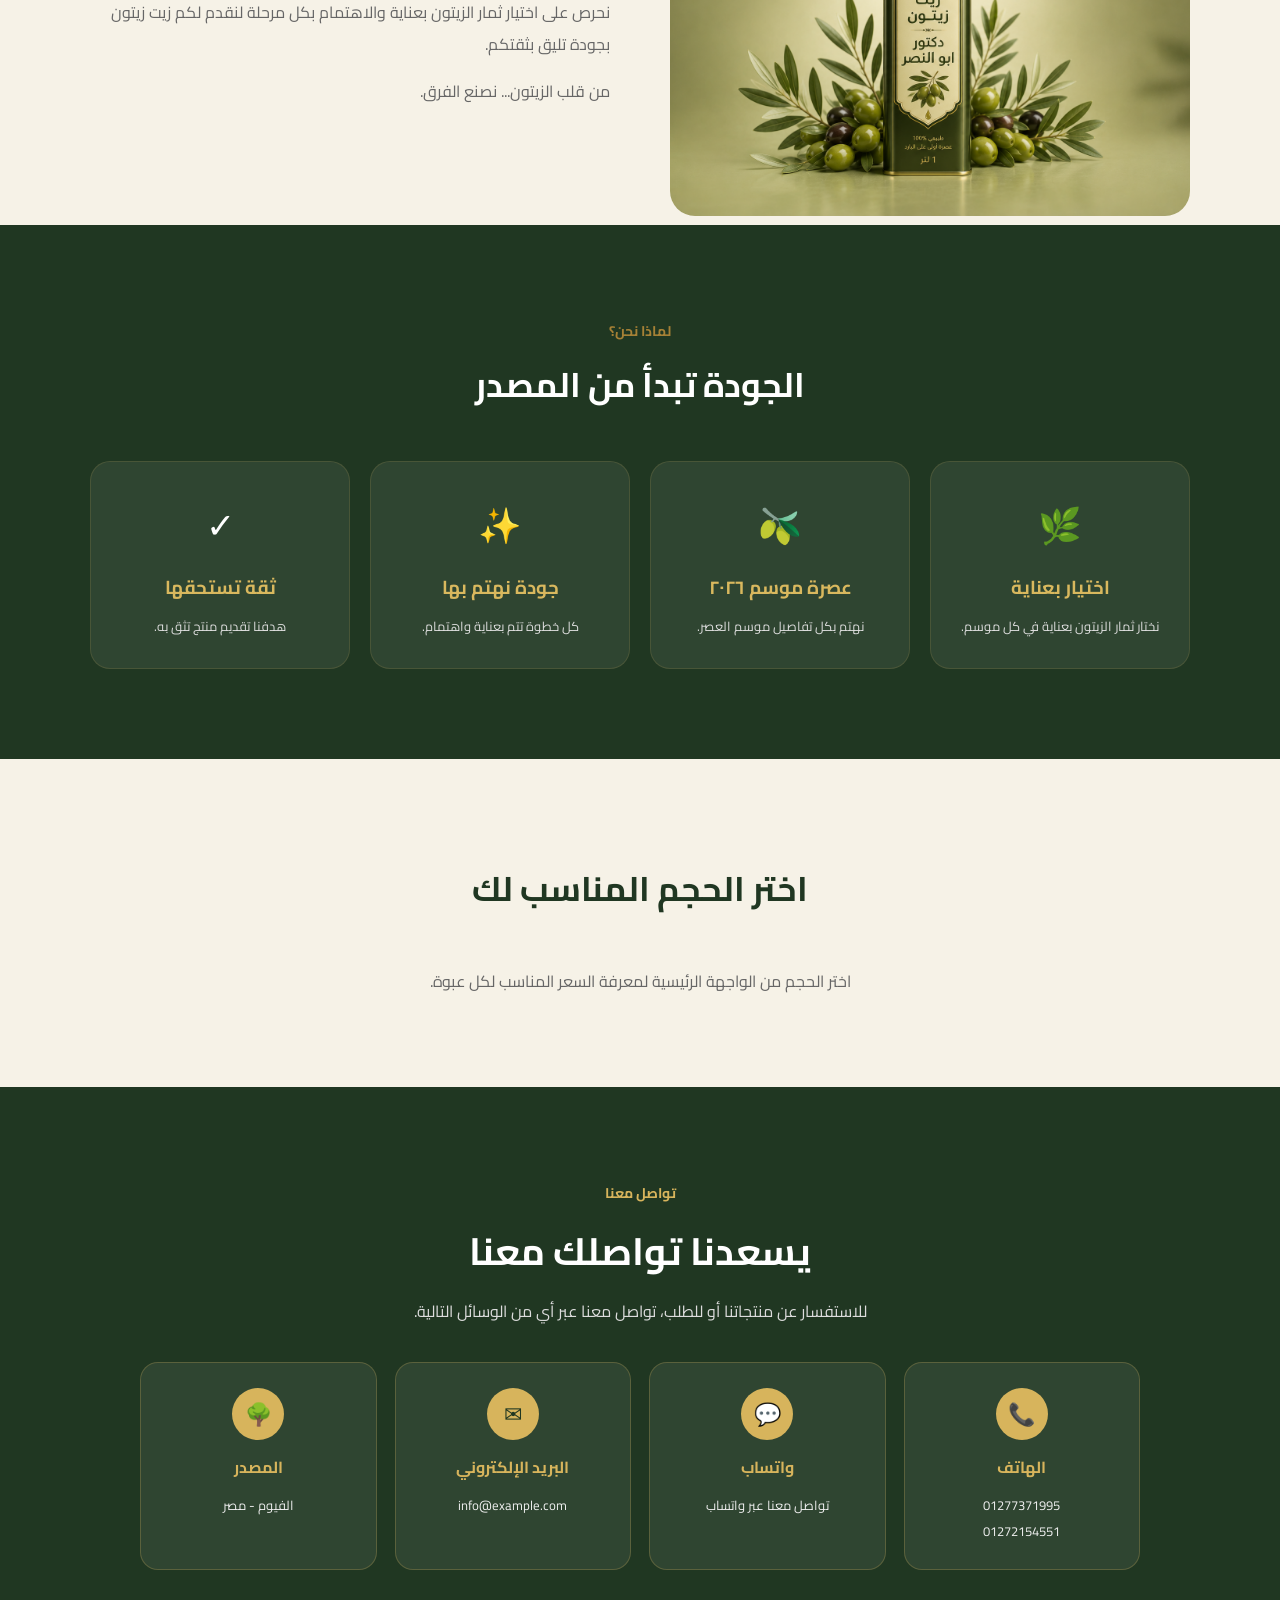
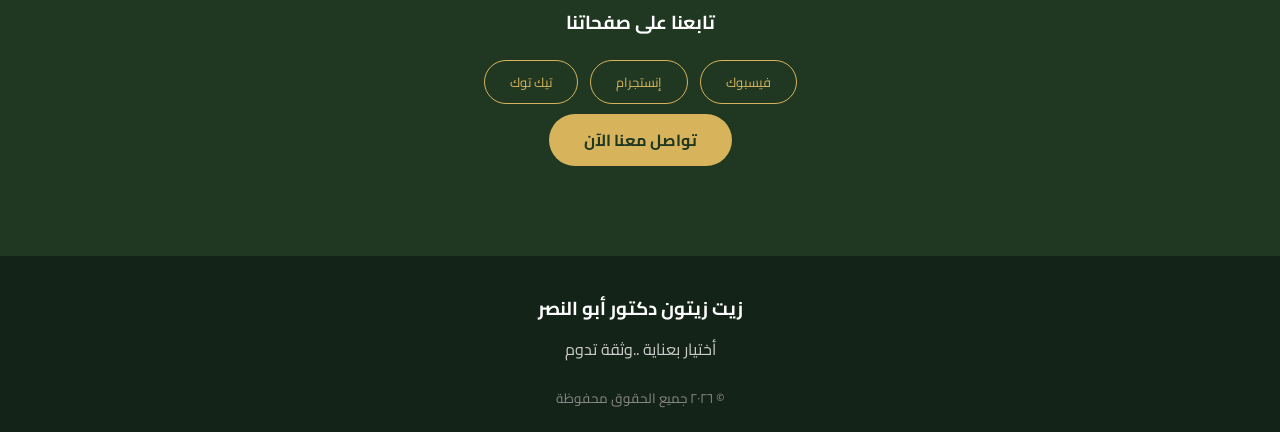
==== commit 41fcb91f: "Update index.html" ====
--- a/index.html
+++ b/index.html
@@ -29,7 +29,7 @@
 
         <div class="brand">
 
-            <img src="images/dr . sourdough.png" alt="لوجو دكتور أبو النصر">
+            <img src="dr . sourdough.png" alt="لوجو دكتور أبو النصر">
 
             <div class="brand-text">
 
@@ -109,7 +109,7 @@
 
                 <img
                     id="mainBottle"
-                    src="images/نصف لتر.png"
+                    src="نصف لتر.png"
                     alt="زيت زيتون دكتور أبو النصر"
                 >
 
@@ -125,7 +125,7 @@
                     class="size-btn active"
                     data-size="500"
                     data-price="320"
-                    data-image="images/نصف لتر.png"
+                    data-image="نصف لتر.png"
                 >
                     <span>½</span>
                     <small>لتر</small>
@@ -136,7 +136,7 @@
                     class="size-btn"
                     data-size="1"
                     data-price="580"
-                    data-image="images/1لتر.png"
+                    data-image="1لتر.png"
                 >
                     <span>1</span>
                     <small>لتر</small>
@@ -147,7 +147,7 @@
                     class="size-btn"
                     data-size="2"
                     data-price="1080"
-                    data-image="images/2لتر.png"
+                    data-image="2لتر.png"
                 >
                     <span>2</span>
                     <small>لتر</small>
@@ -158,7 +158,7 @@
                     class="size-btn"
                     data-size="5"
                     data-price="2600"
-                    data-image="images/5لتر.png"
+                    data-image="5لتر.png"
                 >
                     <span>5</span>
                     <small>لتر</small>
@@ -330,7 +330,7 @@
             <div class="about-image">
 
                 <img
-                    src="images/file_00000000583881f4952f6c095833d702.png"
+                    src="file_00000000583881f4952f6c095833d702.png"
                     alt="زيتون وزيت زيتون"
                 >
 
@@ -909,4 +909,4 @@
 
 </body>
 
-</html>+</html>
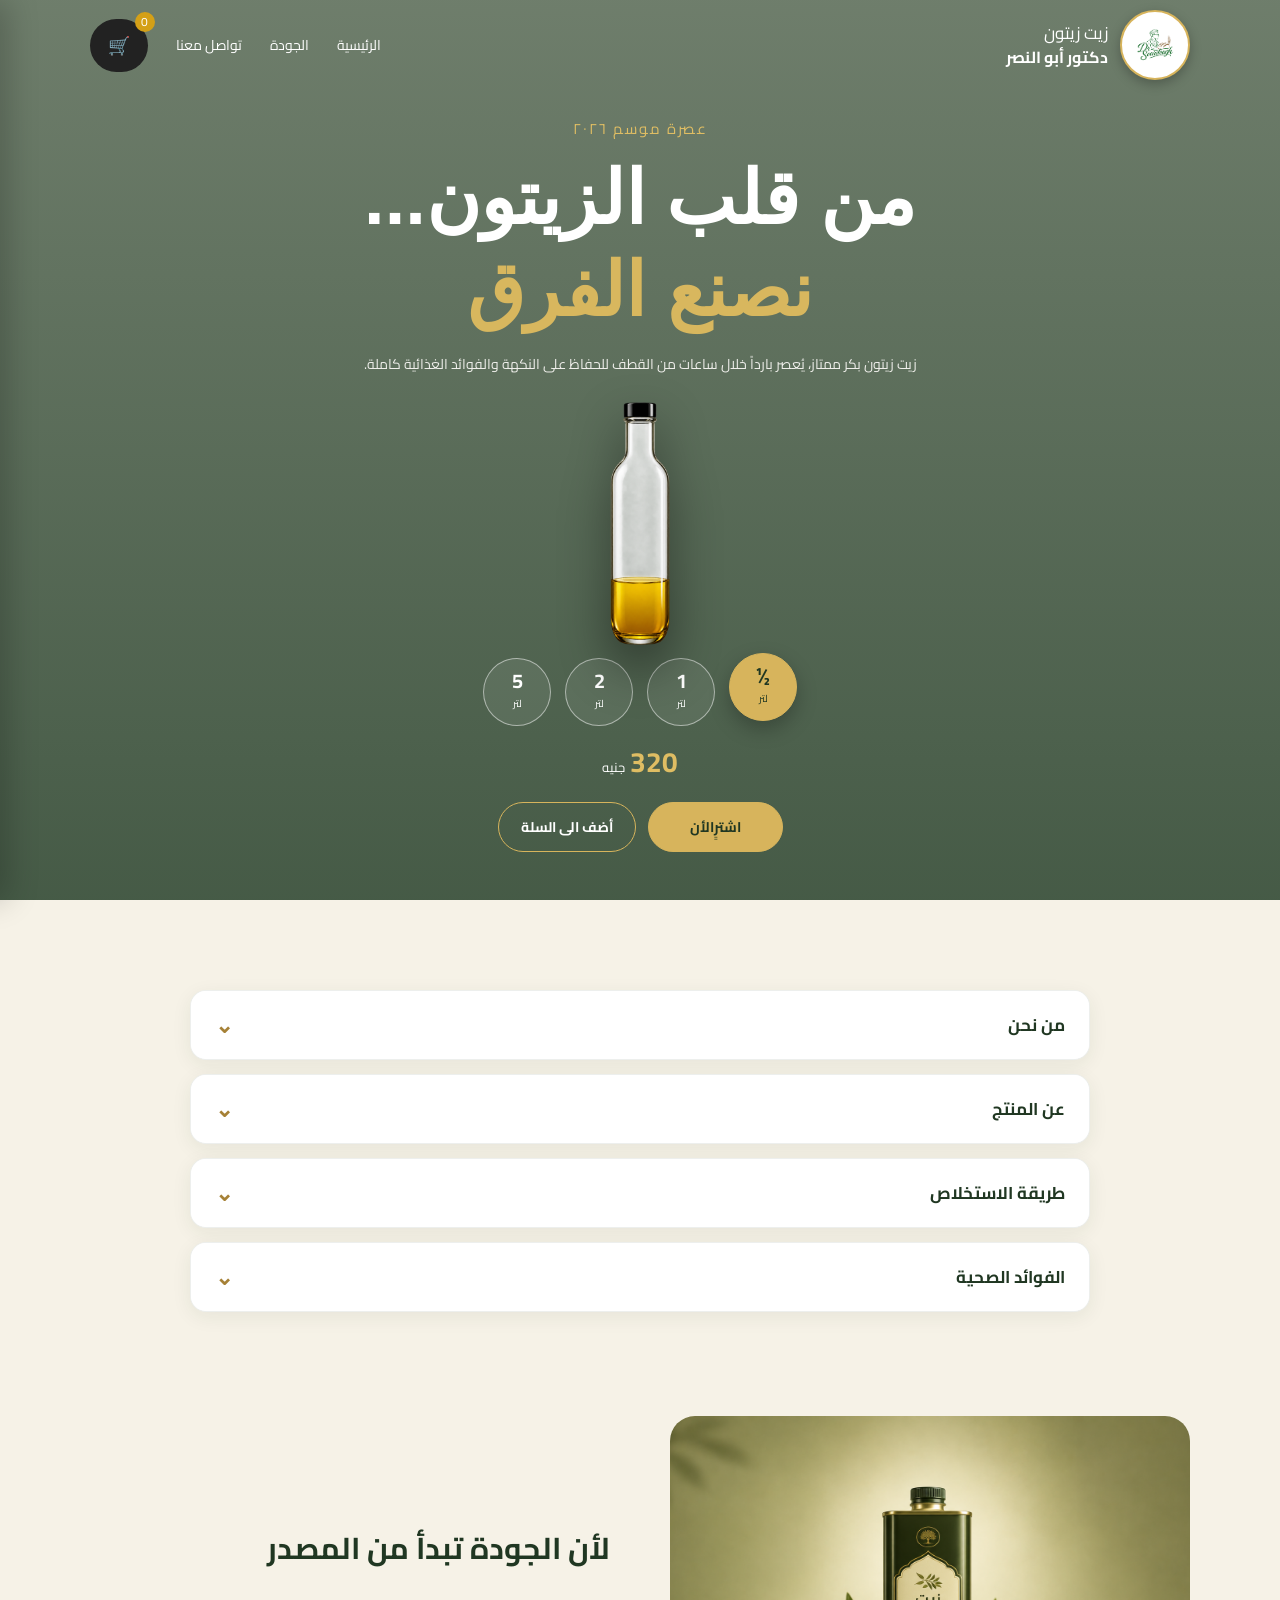
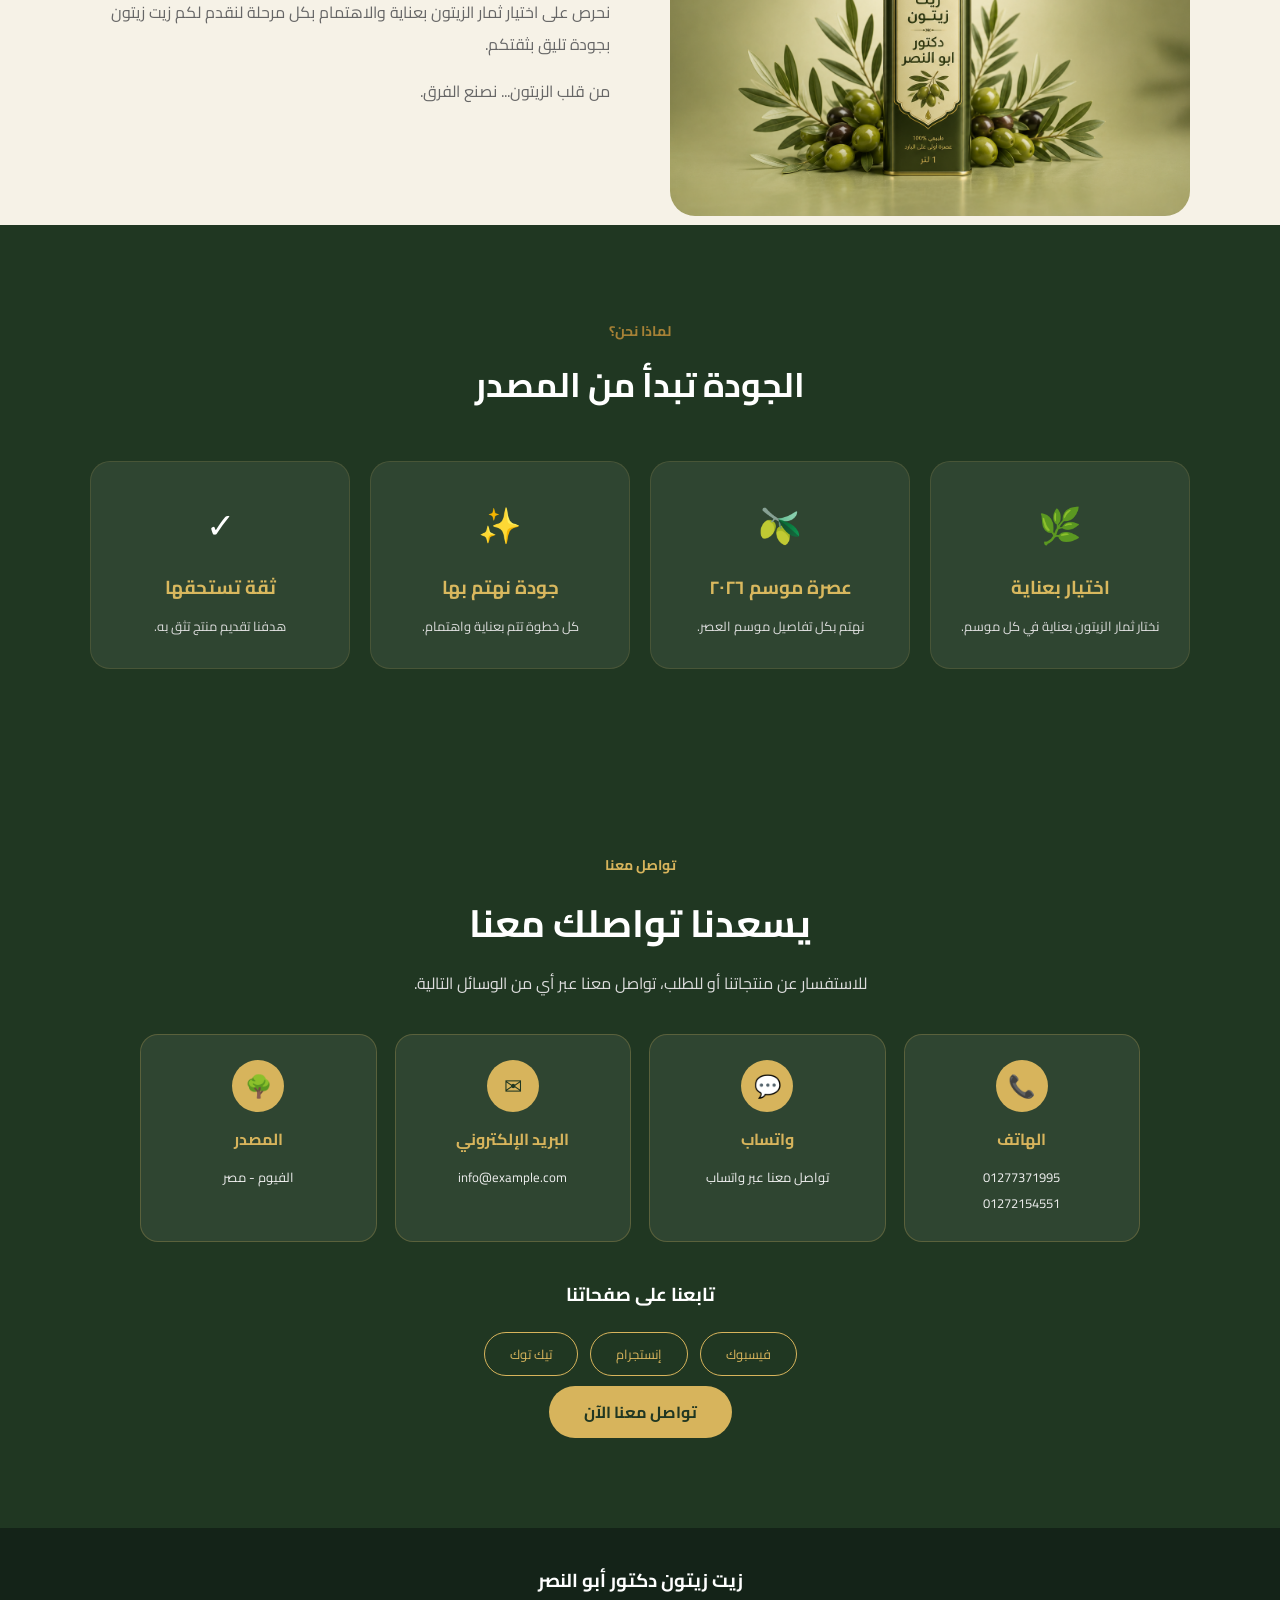
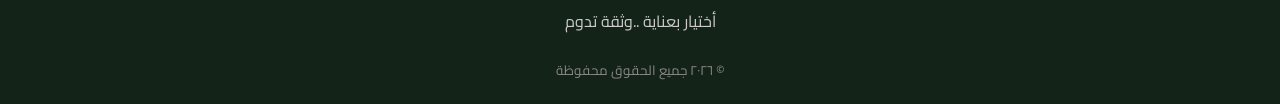
==== commit ddd98101: "Update index.html" ====
--- a/index.html
+++ b/index.html
@@ -446,33 +446,7 @@
 
     </section>
 
-
-
-    <!-- ================= PRODUCTS ================= -->
-
-    <section class="products" id="products">
-
-        <div class="section-title">
-
-            <h2>
-                اختر الحجم المناسب لك
-            </h2>
-
-        </div>
-
-
-        <div class="products-text">
-
-            <p>
-                اختر الحجم من الواجهة الرئيسية
-                لمعرفة السعر المناسب لكل عبوة.
-            </p>
-
-        </div>
-
-    </section>
-
-
+  
 
 <!-- ================= CONTACT ================= -->
 
